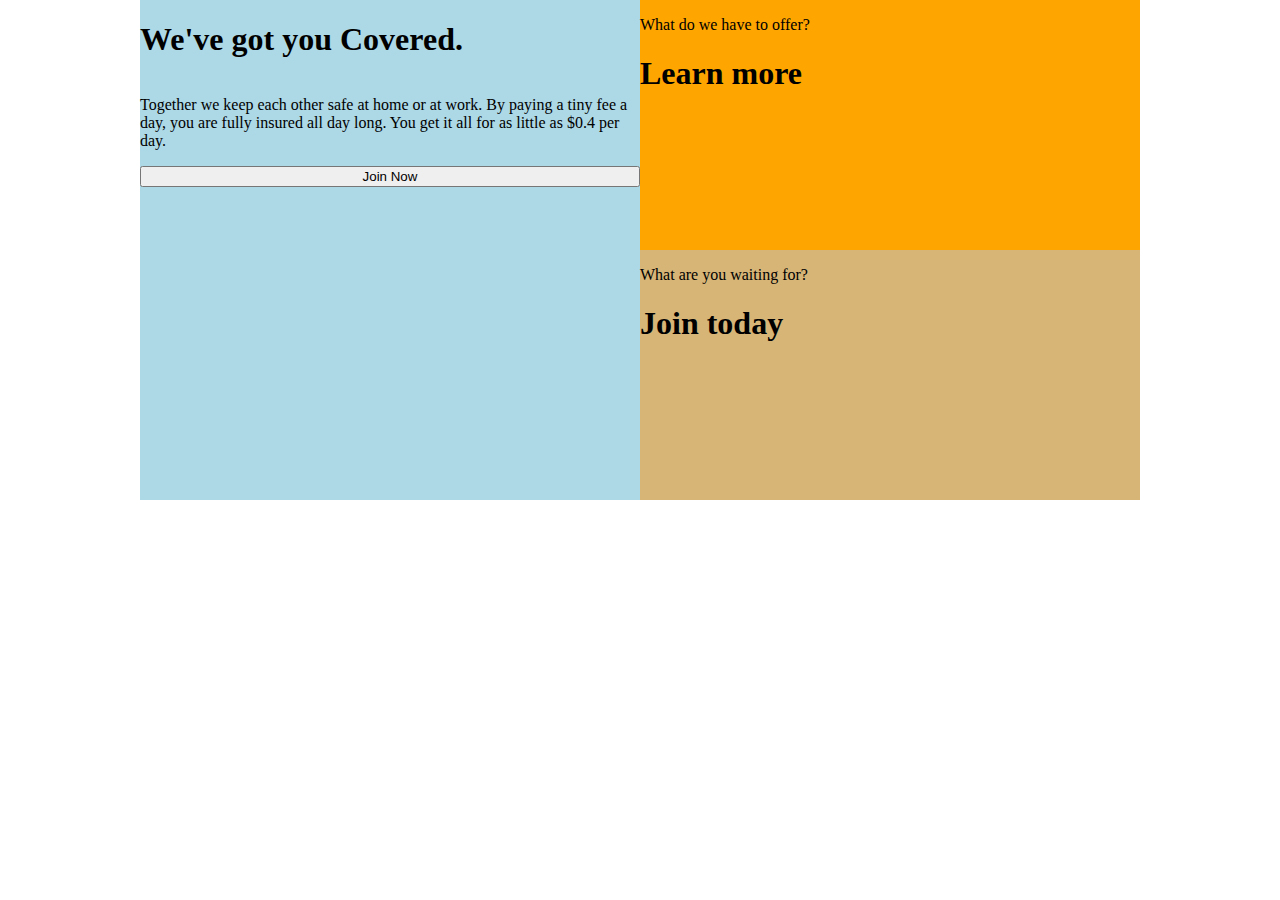
==== index.html @ f5b2cdda "first commit" ====
<!DOCTYPE html>
<html lang="en">
<head>
    <meta charset="UTF-8">
    <meta name="viewport" content="width=device-width, initial-scale=1.0">
    <meta http-equiv="X-UA-Compatible" content="ie=edge">
    <link rel="stylesheet" href="style.css">
    <title>Document</title>
</head>
<body>
    <section class="container">
        <header>
            <div class="wegotu">
            <h1>We've got you Covered.</h1>
            <p>Together we keep each other 
                safe at home or at work.
                By paying a tiny fee a day, 
                you are fully insured all 
                day long. You get it all 
                for as little as 
                <span>$0.4 per day.</span></p>
            <button type="button" href="">Join Now</button>
            </div>
            <div class="learnmore">
                <p> What do we have to offer?</p>
                <h1>Learn more</h1>
            </div>
            <div class="jointoday">
                    <p>What are you waiting for?</p>
                    <h1>Join today</h1>
                </div>
        </header>
    </section>
</body>
</html>
---- style.css ----
body {
    margin: 0px;
    display: flex;
    justify-content: center;
    
}
header {
    max-width: 1000px;
    display: grid;
    grid-template-columns: 1fr 1fr;
    grid-template-rows: 250px 250px;
    grid-template-areas: 
    "left topright"
    "left bottomright"
}
.wegotu {
    display: flex;
    flex-direction: column;
    height: 500px;
    width: 500px;
    background-color: lightblue;
    grid-area: left;
}
.learnmore {
    height: 250px;
    width: 500px;
    background-color: orange;
    grid-area: topright;
}
.jointoday {
    height: 250px;
    width: 500px;
    background-color: rgb(214, 181, 119);
    grid-area: bottomright;
}
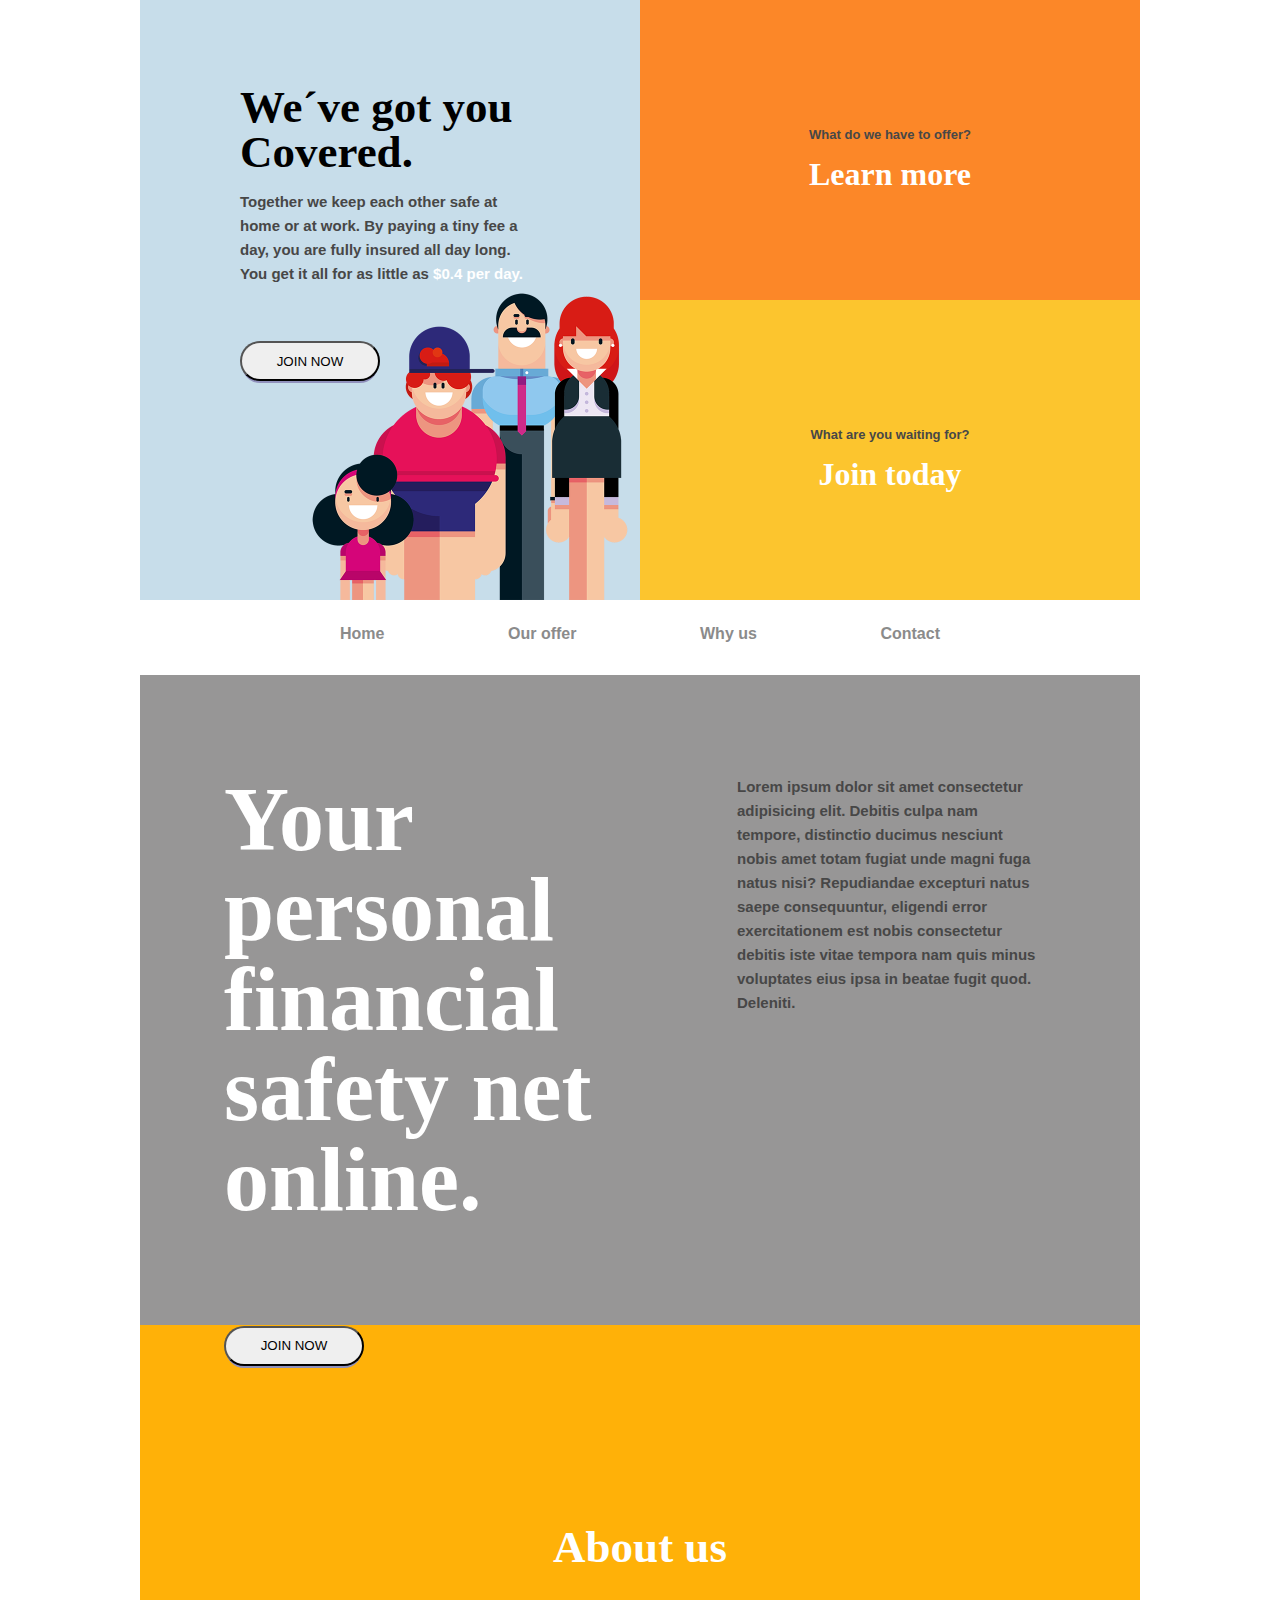
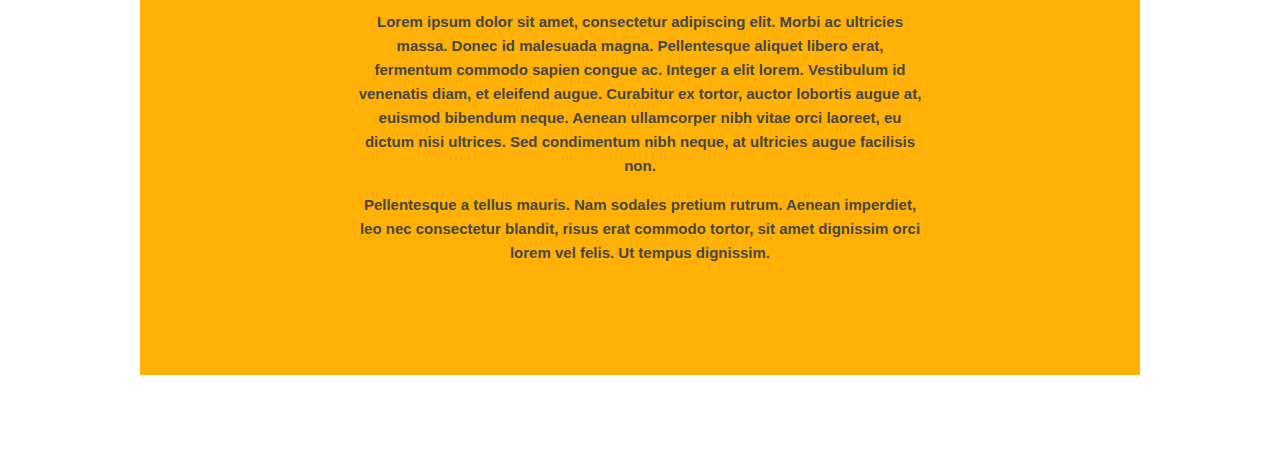
==== commit 1eae7ebd: "fredagens arbete" ====
--- a/index.html
+++ b/index.html
@@ -11,15 +11,17 @@
     <section class="container">
         <header>
             <div class="wegotu">
-            <h1>We've got you Covered.</h1>
-            <p>Together we keep each other 
+                <div class="text1">
+                <h1>We´ve got you Covered.</h1>
+                <p>Together we keep each other 
                 safe at home or at work.
                 By paying a tiny fee a day, 
                 you are fully insured all 
                 day long. You get it all 
-                for as little as 
+                for as little as
                 <span>$0.4 per day.</span></p>
-            <button type="button" href="">Join Now</button>
+            <button type="button" href="">JOIN NOW</button>
+                </div>
             </div>
             <div class="learnmore">
                 <p> What do we have to offer?</p>
@@ -30,6 +32,54 @@
                     <h1>Join today</h1>
                 </div>
         </header>
+    <nav>
+        <ul>
+            <li><a href="">Home</a></li>
+            <li><a href="">Our offer</a></li>
+            <li><a href="">Why us</a></li>
+            <li><a href="">Contact</a></li>
+        </ul>
+    </nav>
+        <section class="middle1">
+            <div class="middle1left">
+                    <div class=middletextleft>
+                    <h1>Your personal financial safety net online.</h1>
+                    <button type="button">JOIN NOW</button>
+                    </div>
+            </div>
+            <div class="middle1right">
+                <div class=middletextright>
+                <p>Lorem ipsum dolor sit amet consectetur adipisicing elit. 
+                    Debitis culpa nam tempore, distinctio ducimus nesciunt 
+                    nobis amet totam fugiat unde magni fuga natus nisi? 
+                    Repudiandae excepturi natus saepe consequuntur, 
+                    eligendi error exercitationem est nobis consectetur 
+                    debitis iste vitae tempora nam quis minus voluptates 
+                    eius ipsa in beatae fugit quod. Deleniti.</p>
+                </div>
+            </div>
+        </section>
+        <section class ="middle2">
+            <div class="middlebot">
+                    <h1>About us</h1>
+                    <p>Lorem ipsum dolor sit amet, 
+                        consectetur adipiscing elit. 
+                        Morbi ac ultricies massa. Donec id malesuada magna. 
+                        Pellentesque aliquet libero erat, fermentum commodo 
+                        sapien congue ac. Integer a elit lorem. Vestibulum id venenatis diam, 
+                        et eleifend augue. Curabitur ex tortor, auctor lobortis augue at, 
+                        euismod bibendum neque. Aenean ullamcorper nibh vitae orci laoreet, 
+                        eu dictum nisi ultrices. Sed condimentum nibh neque, 
+                        at ultricies augue facilisis non.
+                        </p>
+                        <p>
+                        Pellentesque a tellus mauris. Nam sodales pretium rutrum. 
+                        Aenean imperdiet, leo nec consectetur blandit, 
+                        risus erat commodo tortor, sit amet dignissim orci lorem vel felis. 
+                        Ut tempus dignissim.
+                    </p>
+            </div>
+        </section>
     </section>
 </body>
 </html>--- a/style.css
+++ b/style.css
@@ -8,7 +8,7 @@
     max-width: 1000px;
     display: grid;
     grid-template-columns: 1fr 1fr;
-    grid-template-rows: 250px 250px;
+    grid-template-rows: 300px 300px;
     grid-template-areas: 
     "left topright"
     "left bottomright"
@@ -16,21 +16,178 @@
 .wegotu {
     display: flex;
     flex-direction: column;
-    height: 500px;
+    background-image: url("./images/family2.png");
+    background-size: cover;
+    height: 600px;
     width: 500px;
-    background-color: lightblue;
     grid-area: left;
+    justify-content: center;
+    align-items: center;    
 }
 .learnmore {
-    height: 250px;
+    display: flex;
+    flex-direction: column;
+    height: 300px;
     width: 500px;
-    background-color: orange;
+    background-color: rgb(252, 135, 40);
     grid-area: topright;
+    justify-content: center;
+    align-items: center;
 }
 .jointoday {
+    display: flex;
+    flex-direction: column;
+    height: 300px;
+    width: 500px;
+    background-color: rgb(252, 197, 46);
+    grid-area: bottomright;
+    justify-content: center;
+    align-items: center;
+}
+.text1 {
+    width: 300px;
     height: 250px;
-    width: 500px;
-    background-color: rgb(214, 181, 119);
-    grid-area: bottomright;
+    margin-bottom: 180px;
+}
+.text1 > h1 {
+    font-family: Times, serif;
+    font-size: 45px;
+    line-height: 1.0;
+    margin: 0px;
+}
+ p {
+    color: rgb(71, 71, 71);
+    margin-top: 15px;
+    line-height: 1.6;
+    font-weight: bold;
+    font-size: 15px;
+    font-family: 'Trebuchet MS', 'Lucida Sans Unicode', 'Lucida Grande', 'Lucida Sans', Arial, sans-serif;
+    /* hitta rätt font sen */
 }
 
+span {
+color: white;
+}
+
+button {
+    margin-top: 40px;
+    border-radius: 20px;
+    height: 40px;
+    width: 140px;
+    -webkit-box-shadow: 0px 4px 0px -2px rgba(145,145,189,1);
+    -moz-box-shadow: 0px 4px 0px -2px rgba(145,145,189,1);
+    box-shadow: 0px 4px 0px -2px rgba(145,145,189,1);
+}
+
+.learnmore > h1{
+    color: white;
+    font-family: Times, serif;
+    font-size: 32px;
+    line-height: 1.0;
+    margin: 0px;
+
+}
+
+.jointoday > h1{
+    color: white;
+    font-family: Times, serif;
+    font-size: 32px;
+    line-height: 1.0;
+    margin: 0px;
+}
+
+.learnmore > p, .jointoday > p{
+    font-size: 13px;  
+}
+nav {
+    background-color: rgb(255, 255, 255);
+    height: 75px;
+    margin: 0px;
+    /* display: flex;
+    justify-content: center; */
+}
+ul {
+    padding-left: 0px;
+    display: flex;
+    justify-content: space-between;
+    list-style-type: none;
+    margin-left: 200px;
+    margin-right: 200px;
+    margin-top: 0px;
+
+}
+li { 
+    margin-top: 25px;
+    align-items: center;
+    text-decoration: none;
+    font-family: 'Trebuchet MS', 'Lucida Sans Unicode', 'Lucida Grande', 'Lucida Sans', Arial, sans-serif;
+}
+a { 
+    text-decoration: none;
+    font-weight: bold;
+    color: rgb(139, 139, 139);
+}
+.middle1 {
+    display: flex;
+    flex-direction: row;
+    margin: 0px;
+    padding: 0px;
+    background-color: rgb(151, 150, 150);
+    height: 650px;
+    width: 1000px;
+}
+.middle2 {
+    display: flex;
+    justify-content: center;
+    margin: 0px;
+    padding: 0px;
+    background-color: rgb(255, 177, 8);
+    height: 650px;
+    width: 1000px;
+}
+.middle1left {
+    display: flex;
+    justify-content: center;
+    width: 498px;
+    height: 650px;
+
+}
+.middle1right {
+    display: flex;
+    justify-content: center;
+    width: 498px;
+    height: 650px;
+}
+
+.middletextleft {
+    align-items: center;
+    font-family: Times, serif;
+    font-size: 45px;
+    color: white;
+    line-height: 1.0;
+    margin: 40px 0px 0px 70px;
+    width: 400px;
+    height: 250px;
+}
+
+.middletextright {
+    margin-top: 85px;
+    width: 300px;
+    height: 250px;
+}
+
+.middlebot{
+    margin: 170px 0px 0px 0px;
+    width: 565px;
+    height: 565px;
+    text-align: center;
+}
+
+
+.middlebot > h1{
+    color: white;
+    font-family: Times, serif;
+    font-size: 45px;
+    line-height: 1.0;
+    margin-bottom: 40px;
+}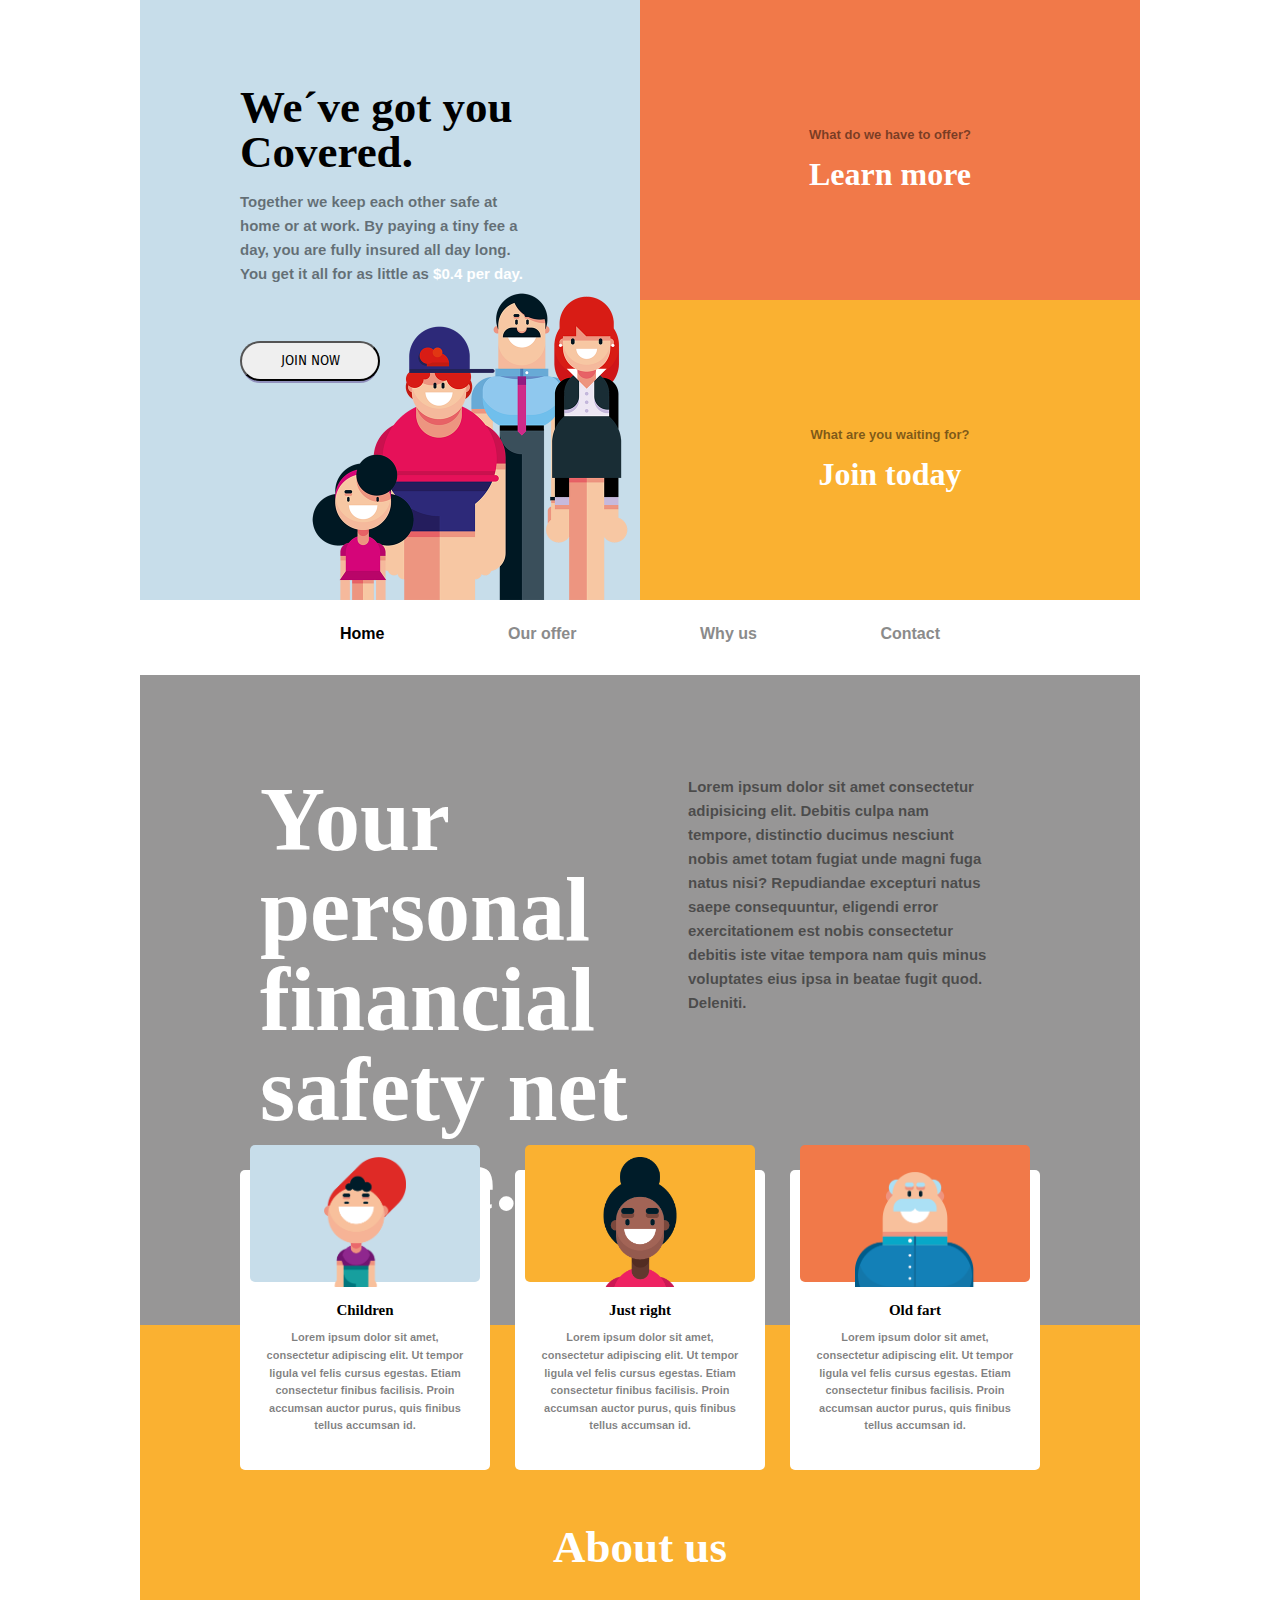
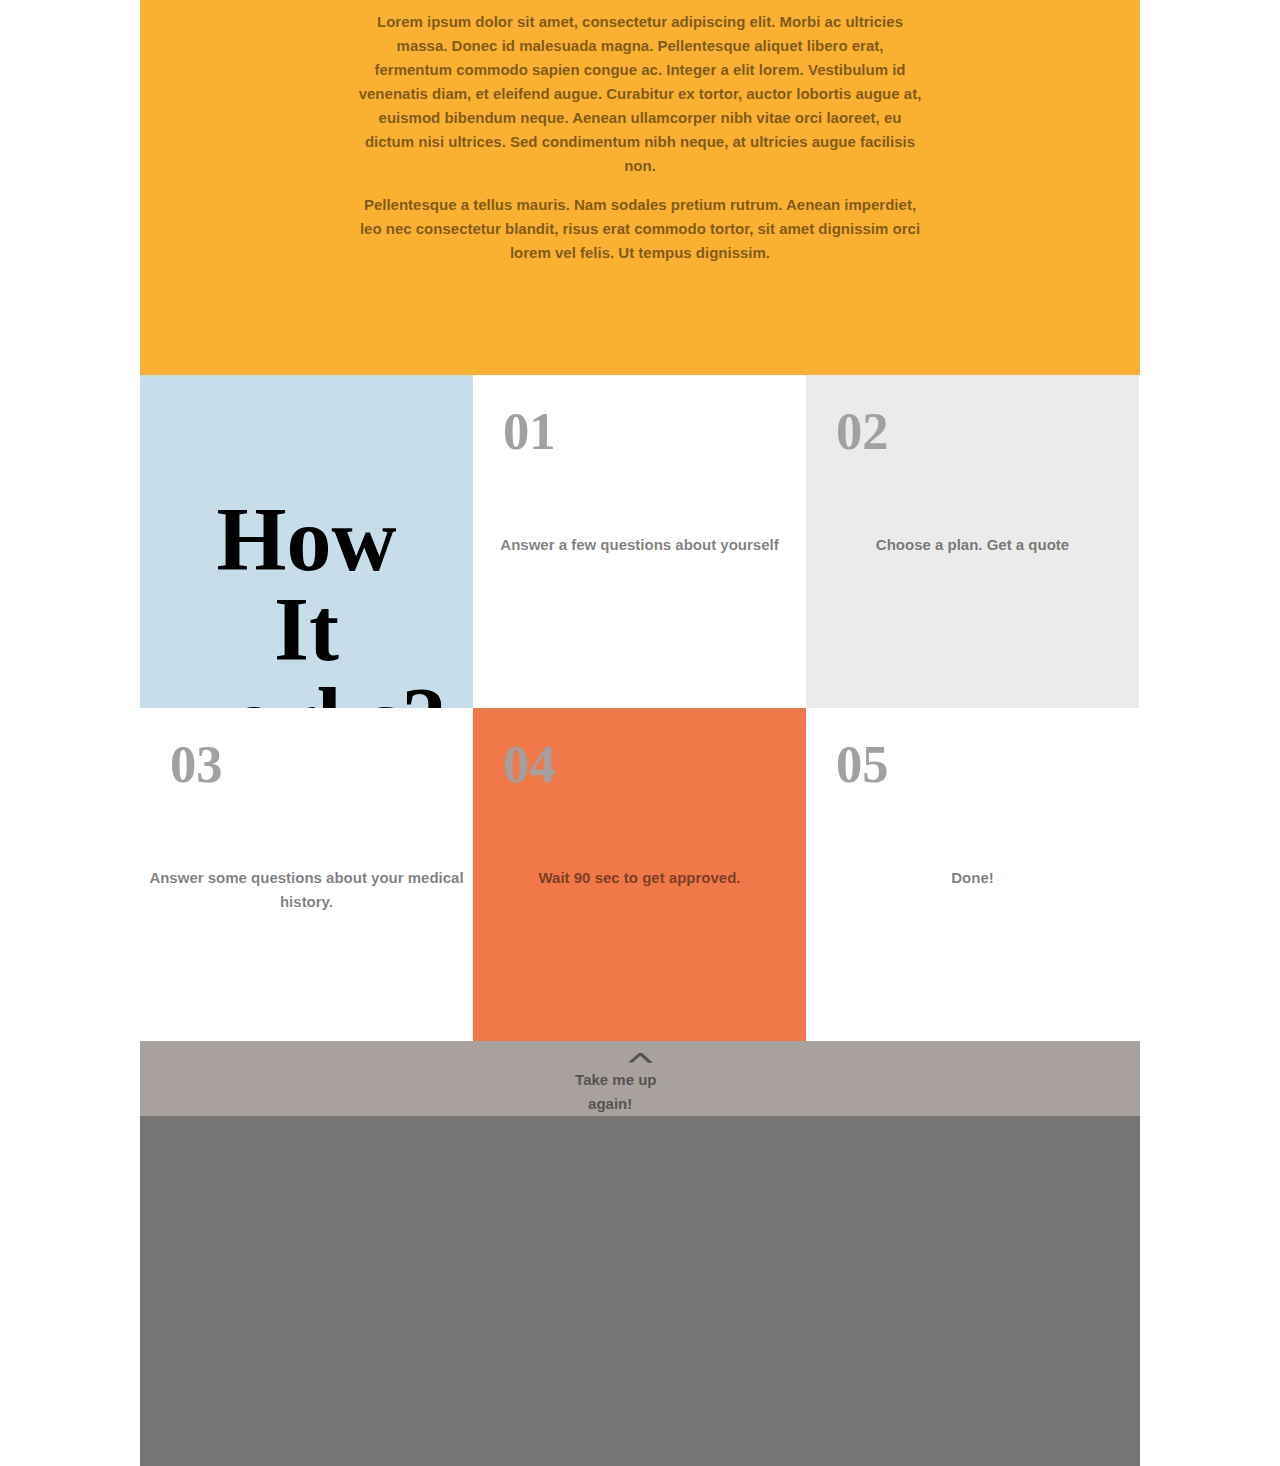
==== commit 881c2ac4: "Färdigt projekt" ====
--- a/index.html
+++ b/index.html
@@ -6,6 +6,9 @@
     <meta http-equiv="X-UA-Compatible" content="ie=edge">
     <link rel="stylesheet" href="style.css">
     <title>Document</title>
+    <link href="https://fonts.googleapis.com/css?family=Fira+Sans:600&display=swap" rel="stylesheet">
+    <link href="https://fonts.googleapis.com/css?family=Lora&display=swap" rel="stylesheet">
+
 </head>
 <body>
     <section class="container">
@@ -34,10 +37,10 @@
         </header>
     <nav>
         <ul>
-            <li><a href="">Home</a></li>
+            <li class="homebutton"><a href="index.html">Home</a></li>
             <li><a href="">Our offer</a></li>
             <li><a href="">Why us</a></li>
-            <li><a href="">Contact</a></li>
+            <li><a href="contact.html">Contact</a></li>
         </ul>
     </nav>
         <section class="middle1">
@@ -80,6 +83,59 @@
                     </p>
             </div>
         </section>
+                <section class="threecards">
+                            <div class="card">
+                                <div class="cardpic1"><img class="smallpics" src="./images/childcut.png" alt=""></div>
+                                <h2>Children</h2>
+                                <p> Lorem ipsum dolor sit amet, 
+                                    consectetur adipiscing elit. 
+                                    Ut tempor ligula vel felis 
+                                    cursus egestas. Etiam consectetur 
+                                    finibus facilisis. Proin accumsan 
+                                    auctor purus, quis finibus tellus 
+                                    accumsan id.</p>
+                            </div>
+                            <div class="card">
+                                <div class="cardpic2"><img class="smallpics" src="./images/adultcut.png" alt=""></div>
+                                <h2>Just right</h2>
+                                <p>
+                                        Lorem ipsum dolor sit amet, 
+                                        consectetur adipiscing elit. 
+                                        Ut tempor ligula vel felis 
+                                        cursus egestas. Etiam consectetur 
+                                        finibus facilisis. Proin accumsan 
+                                        auctor purus, quis finibus tellus 
+                                        accumsan id.
+                                </p>
+                            </div>
+                            <div class="card">
+                                <div class="cardpic3"><img class="smallpics" src="./images/oldcut.png" alt=""></div>
+                                <h2>Old fart</h2>
+                                <p>Lorem ipsum dolor sit amet, 
+                                    consectetur adipiscing elit. 
+                                    Ut tempor ligula vel felis 
+                                    cursus egestas. Etiam consectetur 
+                                    finibus facilisis. Proin accumsan 
+                                    auctor purus, quis finibus tellus 
+                                    accumsan id.
+                                    </p>
+                            </div>
+                </section>
+                <section class="howitworks">
+                    <article><h1>How <br>It works?</h1></article>
+                    <article><h3>01</h3><p>Answer a few questions about yourself</p></article>
+                    <article><h3>02</h3><p>Choose a plan. Get a quote</p></article>
+                    <article><h3>03</h3><p>Answer some questions about your medical history.</p></article>
+                    <article><h3>04</h3><p>Wait 90 sec to get approved.</p></article>
+                    <article class="article6"><h3>05</h3><p>Done!</p></article>
+                </section>
+                <section class="scrollup">
+                        <p class="arrow">^</p>
+                        <p><a href="index.html">Take me up again!</a></p>
+                    
+                </section>
+                <footer></footer>
+            </section>
     </section>
 </body>
 </html>--- a/style.css
+++ b/style.css
@@ -3,6 +3,9 @@
     display: flex;
     justify-content: center;
     
+} 
+.container {
+    margin: 0px;
 }
 header {
     max-width: 1000px;
@@ -22,14 +25,15 @@
     width: 500px;
     grid-area: left;
     justify-content: center;
-    align-items: center;    
+    align-items: center;
+    
 }
 .learnmore {
     display: flex;
     flex-direction: column;
     height: 300px;
     width: 500px;
-    background-color: rgb(252, 135, 40);
+    background-color: rgb(241, 121, 73);
     grid-area: topright;
     justify-content: center;
     align-items: center;
@@ -39,7 +43,7 @@
     flex-direction: column;
     height: 300px;
     width: 500px;
-    background-color: rgb(252, 197, 46);
+    background-color: rgb(250, 177, 49);
     grid-area: bottomright;
     justify-content: center;
     align-items: center;
@@ -56,7 +60,7 @@
     margin: 0px;
 }
  p {
-    color: rgb(71, 71, 71);
+    color: rgba(0, 0, 0, 0.5);
     margin-top: 15px;
     line-height: 1.6;
     font-weight: bold;
@@ -68,7 +72,6 @@
 span {
 color: white;
 }
-
 button {
     margin-top: 40px;
     border-radius: 20px;
@@ -77,6 +80,7 @@
     -webkit-box-shadow: 0px 4px 0px -2px rgba(145,145,189,1);
     -moz-box-shadow: 0px 4px 0px -2px rgba(145,145,189,1);
     box-shadow: 0px 4px 0px -2px rgba(145,145,189,1);
+    font-family: 'Fira Sans', sans-serif;
 }
 
 .learnmore > h1{
@@ -100,11 +104,15 @@
     font-size: 13px;  
 }
 nav {
+    width: 1000px;
     background-color: rgb(255, 255, 255);
     height: 75px;
     margin: 0px;
     /* display: flex;
     justify-content: center; */
+}
+.homebutton a {
+    color: black;
 }
 ul {
     padding-left: 0px;
@@ -117,6 +125,7 @@
 
 }
 li { 
+    padding:0px;
     margin-top: 25px;
     align-items: center;
     text-decoration: none;
@@ -141,20 +150,23 @@
     justify-content: center;
     margin: 0px;
     padding: 0px;
-    background-color: rgb(255, 177, 8);
+    background-color: rgb(250, 177, 49);
     height: 650px;
     width: 1000px;
 }
 .middle1left {
     display: flex;
-    justify-content: center;
+    box-sizing: border-box;
+    padding-left: 50px;
     width: 498px;
     height: 650px;
 
 }
 .middle1right {
     display: flex;
-    justify-content: center;
+    justify-content: flex-start;
+    box-sizing: border-box;
+    padding-left: 50px;
     width: 498px;
     height: 650px;
 }
@@ -170,6 +182,7 @@
     height: 250px;
 }
 
+
 .middletextright {
     margin-top: 85px;
     width: 300px;
@@ -179,7 +192,7 @@
 .middlebot{
     margin: 170px 0px 0px 0px;
     width: 565px;
-    height: 565px;
+    height: 400px;
     text-align: center;
 }
 
@@ -190,4 +203,281 @@
     font-size: 45px;
     line-height: 1.0;
     margin-bottom: 40px;
-}+}
+.threecards {
+    box-sizing: border-box;
+    margin: 0px;
+    width: 1000px;
+    height: 0px;
+    /* background-color: rgba(221, 221, 221, 0.5); */
+    position: relative;
+    bottom: 655px ;
+    display: flex;
+    justify-content: space-between;
+    padding-left: 100px;
+    padding-right: 100px;
+
+
+}
+.card {
+    box-sizing: border-box;
+    padding: 10px;
+    border-radius: 5px;
+    align-self: center;
+    width: 250px;
+    height: 300px;
+    background-color: white;
+    display: flex;
+    justify-content: center;
+    display: flex;
+    flex-direction: column;
+    text-align: center;
+}
+.card p {
+    font-size: 11px;
+    padding: 0px;
+    margin: 0px;
+    margin-top: 10px;
+    margin-bottom: 10px;
+    position: relative;
+    bottom: 15px;
+    text-align: center;
+    width: 200px;
+    align-self: center;
+}
+.card h2 {
+    margin: 0px;
+    font-size: 15px;
+    position: relative;
+    bottom: 15px;
+}
+.cardpic1 {
+    width: 230px;
+    height: 280px;
+    background-color: #c7ddea;
+    position: relative;
+    bottom: 35px;
+    border-radius: 5px;
+}
+
+.cardpic2 {
+    width: 230px;
+    height: 280px;
+    background-color: rgb(250, 177, 49);
+    position: relative;
+    bottom: 35px;
+    border-radius: 5px;
+}
+
+.cardpic3 {
+    width: 230px;
+    height: 280px;
+    background-color: #f17949;
+    position: relative;
+    bottom: 35px;
+    border-radius: 5px;
+}
+.smallpics {
+    height: 130px;
+    position: relative;
+    top: 12px;
+}
+
+.cardpic3 img {
+    height: 115px;
+    position: relative;
+    top: 27px;
+}
+
+.howitworks {
+display: flex;
+flex-wrap: wrap;
+font-family: Times, serif;
+font-size: 45px;
+line-height: 1.0;
+margin: 0px;
+width: 1000px;
+
+}
+
+article {
+    margin: 0px;
+    padding: 0px;
+    height: 333px;
+    width: 333px;
+    background-color: rgb(255, 255, 255);
+    display: flex;
+    flex-direction: column;
+}
+article p {
+    align-self: center;
+    padding-top: 30px;
+    text-align: center;
+
+}
+
+article:nth-of-type(1) {
+    background-color: #c7ddea;
+}
+
+article:nth-of-type(3) {
+    background-color: #ebebeb;
+}
+
+article:nth-of-type(5) {
+    background-color: #f17949;
+}
+
+article h3 {
+    margin: 0px;
+    padding: 30px;
+    color: rgb(161, 161, 161);
+}
+article h1 {
+    align-self: center;
+    padding-top: 60px;
+    text-align: center;
+}
+
+.scrollup {
+    box-sizing: border-box;
+    padding: 10px;
+    height: 75px;
+    width: 1000px;
+    display: flex;
+    flex-direction: column;
+    background-color: #a9a19e;
+    align-items: center;
+}
+.scrollup p {
+    margin: -13px;
+    color: rgba(0, 0, 0, 0.5)
+}
+.scrollup a {
+    margin: -13px;
+    color: rgba(0, 0, 0, 0.5)
+}
+.arrow {
+    font-size: 35px;
+    font-family: Lora;
+    margin: 0px;
+}
+
+footer {
+    width: 1000px;
+    height: 350px;
+    background-color: #777574;
+}
+.contacthead {
+    width: 1000px;
+    height: 350px;
+    background-color: #c7ddea;
+    display: flex;
+    justify-content: center;
+}
+.hellothere {
+    font-size: 40px;
+    margin: 0px;
+    align-self: center;
+}
+.contactform {
+    width: 1000px;
+    height: 600px;
+    background-color: #a9a19e;
+    display: flex;
+    flex-direction: row;
+    justify-content: center;
+}
+.form {
+    padding-top: 100px;
+    
+    align-self: center;
+    width:400px;
+    height: 500px;
+    display: flex;
+    flex-direction: row;
+    justify-content: flex-end;
+}
+form p {
+    color: rgba(255, 255, 255, 0.7);
+    margin: 5px;
+}
+form button {
+    position: relative;
+    left: 230px;
+}
+.whatsup {
+    box-sizing: border-box;
+    padding: 30px;
+    width:450px;
+    height: 500px;
+    display: flex;
+    font-size: 35px;
+    color: white;
+}
+.whatsup h1 {
+    padding-top: 40px;
+    align-items: center;
+}
+input {
+    width: 350px;
+    padding: 10px;
+    border-radius: 3px;
+    resize: none;
+    border-style: none;
+
+}
+.textbox {
+    width: 370px;
+    height: 200px;
+    border-radius: 3px;
+    border-style: none;
+    resize: none;
+    box-sizing: border-box;
+    padding: 15px;
+    font-size: 15px;
+    font-family: 'Trebuchet MS', 'Lucida Sans Unicode', 'Lucida Grande', 'Lucida Sans', Arial, sans-serif;
+    font-weight: bold;
+    color: black;
+}
+.send {
+   align-items: flex-end;
+}
+.visitus {
+    height: 400px;
+    width: 1000px;
+    background-image: url("./images/map.png");
+    background-size: cover;
+    margin: 0px;
+}
+.visitus h1 {
+    margin:0px;
+}
+.contacthead img {
+    height: 300px;
+    position: relative;
+    left: 170px;
+    top: 54px;
+}
+.contacthead h1 {
+    position: relative;
+    left: 185px;
+}
+.adress {
+    height: 215px;
+    width: 330px;
+    background-color: rgb(250, 177, 49);
+    position: relative;
+    left: 85px;
+    top: 40px;
+    box-sizing: border-box;
+    padding: 20px;
+}
+.adress h1 {
+    font-size: 45px;
+    color: white;
+}
+.contactbutton a {
+    font-weight: bold;
+    color: black;
+}
